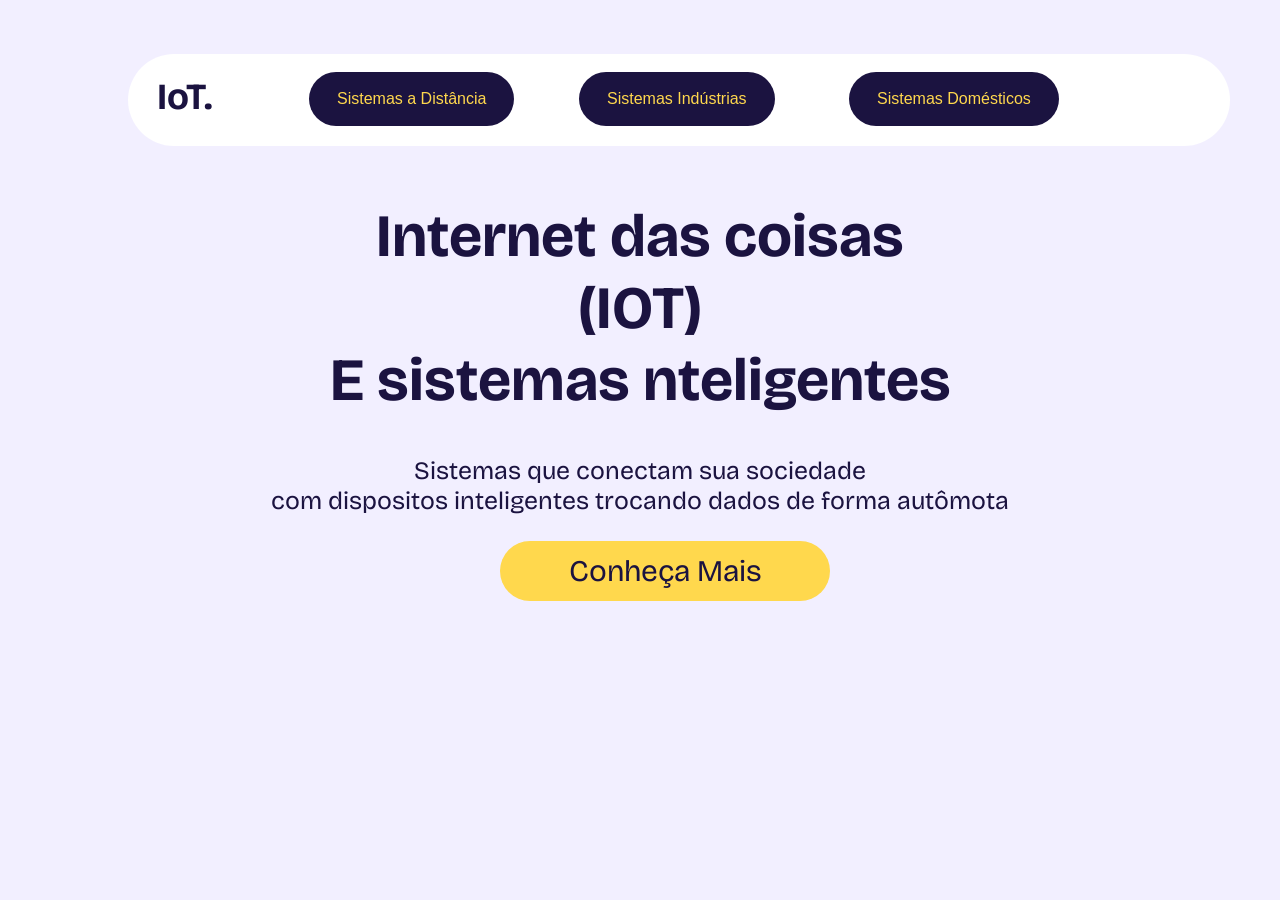
==== index.html @ 250254eb "Add files via upload" ====
<!DOCTYPE html>
<html lang="pt-br">
<head>
    <meta charset="UTF-8">
    <meta name="viewport" content="width=device-width, initial-scale=1.0">
    <link rel="stylesheet" href="style.css">
    <title>IOT</title>
</head>
<body>
    <link rel="preconnect" href="https://fonts.googleapis.com">
<link rel="preconnect" href="https://fonts.gstatic.com" crossorigin>
<link href="https://fonts.googleapis.com/css2?family=Bricolage+Grotesque:wght@800&family=Figtree:wght@400;600&display=swap" rel="stylesheet">

    <nav class="menu">
        <h1 class="logo">IoT.</h1>
            <button class="domestico">Sistemas Domésticos</button>
            <button class="indus">Sistemas Indústrias</button>
            <button class="distan">Sistemas a Distância</button>
    </nav>

    <h1 class="title"> Internet das coisas <br> (IOT) <br> E sistemas nteligentes</h1>
    <p class="exemplo">Sistemas que conectam sua sociedade <br> com dispositos inteligentes trocando dados de forma autômota</p>

    <div>
        <button class="conhe">Conheça Mais</button>
    </div>
</body>
</html>
---- style.css ----
:root {
  --texto: #1b1340;
  --amarelo: #ffd84d;

}

body {
    background-color: #f2efff;
    color: var(--texto);
}


.menu {
  background: white;
  border:1.5px solid rgba(188,210,255,.8);
  border-radius: 999px;
  width: 1100px;
  height: 90px;
  position: absolute;
  top: 6%;
  left: 10%;
  border-color: transparent;
}

.logo {
  font-family: "Bricolage Grotesque", Arial, sans-serif;
    text-align: center;
    font-size: 230%;
    margin-top: 1.8%;
    margin-left: -90%;
}



.title {
  font-family: "Bricolage Grotesque", Arial, sans-serif;
    text-align: center;
    font-size: 60px;
     margin-top:200px;
}

.domestico, .indus, .distan {
  background-color: var(--texto);
  color: var(--amarelo);
  font-weight: 600px;
  font-size: 16px;
  padding: 18px 28px;
  border-radius: 999px;
  border: transparent;
  position: absolute;
  left: 720px;
  top: 17px;
  cursor: pointer;
}

.indus {
  position: absolute;
  left: 450px;
}

.distan {
  position: absolute;
  left: 180px;
}

.distan:hover {
  opacity: 0.85;
}

.indus:hover {
  opacity: 0.85;
}

.domestico:hover {
  opacity: 0.85;
}

.exemplo {
  font-size: 25px;
  font-family: "Bricolage Grotesque", Arial, sans-serif;
  text-align: center;
}

.conhe {
  font-family: "Bricolage Grotesque", Arial, sans-serif;
  background-color: var(--amarelo);
  color: var(--texto);
  border-radius: 999px;
  border-color: transparent;
  font-size: 30px;
  width: 330px;
  height: 60px;
  position: absolute;
  left: 500px; 
}

.conhe:hover {
  opacity: 0.85;
}
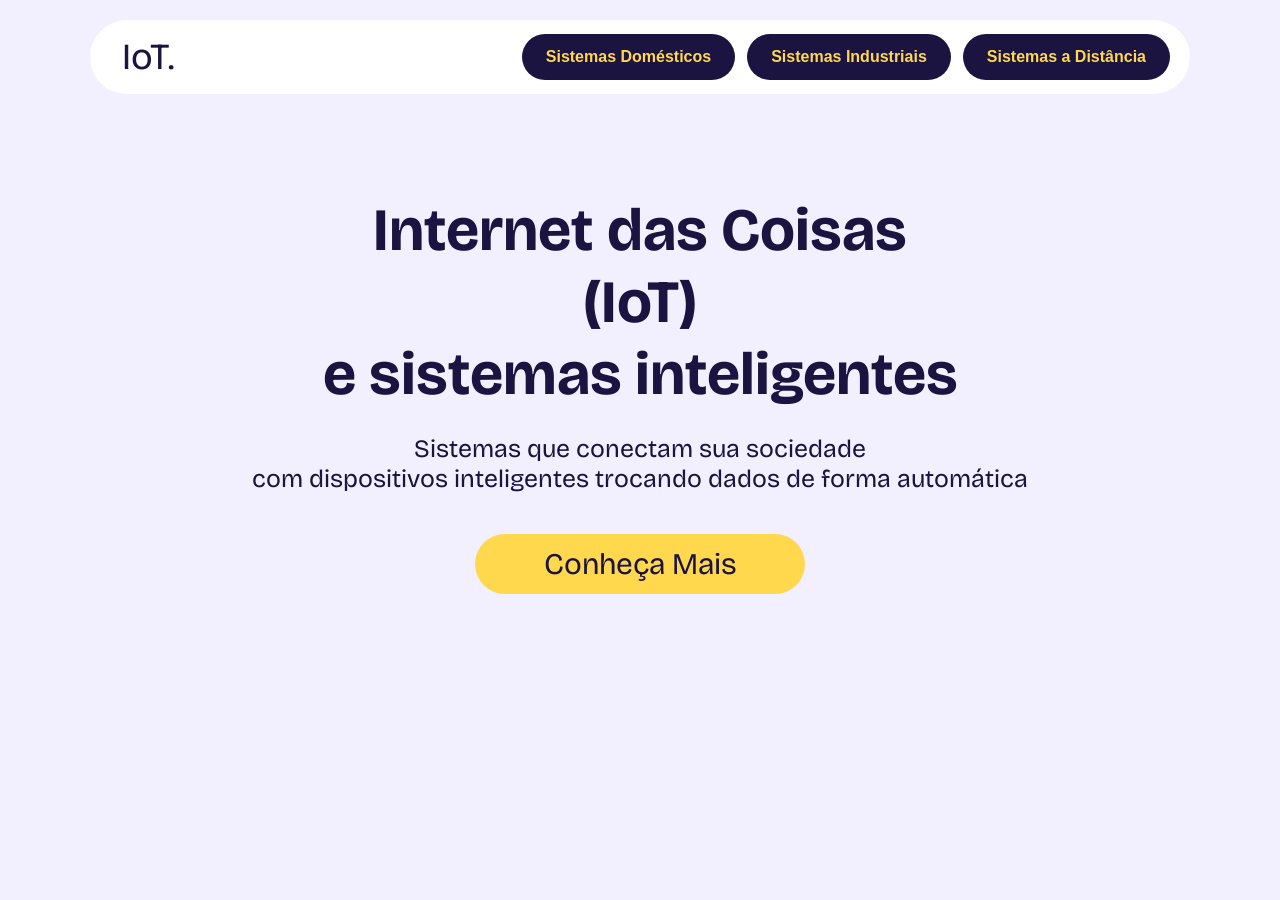
==== commit 87aabdc7: "Refactor index.html structure and content Updated the structure and content of the HTML document, in" ====
--- a/index.html
+++ b/index.html
@@ -3,26 +3,31 @@
 <head>
     <meta charset="UTF-8">
     <meta name="viewport" content="width=device-width, initial-scale=1.0">
+    <title>IOT</title>
+
+    <link rel="preconnect" href="https://fonts.googleapis.com">
+    <link rel="preconnect" href="https://fonts.gstatic.com" crossorigin>
+    <link href="https://fonts.googleapis.com/css2?family=Bricolage+Grotesque:wght@800&family=Figtree:wght@400;600&display=swap" rel="stylesheet">
     <link rel="stylesheet" href="style.css">
-    <title>IOT</title>
 </head>
 <body>
-    <link rel="preconnect" href="https://fonts.googleapis.com">
-<link rel="preconnect" href="https://fonts.gstatic.com" crossorigin>
-<link href="https://fonts.googleapis.com/css2?family=Bricolage+Grotesque:wght@800&family=Figtree:wght@400;600&display=swap" rel="stylesheet">
 
     <nav class="menu">
-        <h1 class="logo">IoT.</h1>
+        <p class="logo">IoT.</p>
+
+        <div class="botoes">
             <button class="domestico">Sistemas Domésticos</button>
-            <button class="indus">Sistemas Indústrias</button>
+            <button class="indus">Sistemas Industriais</button>
             <button class="distan">Sistemas a Distância</button>
+        </div>
     </nav>
 
-    <h1 class="title"> Internet das coisas <br> (IOT) <br> E sistemas nteligentes</h1>
-    <p class="exemplo">Sistemas que conectam sua sociedade <br> com dispositos inteligentes trocando dados de forma autômota</p>
+    <h1 class="title">Internet das Coisas <br> (IoT) <br> e sistemas inteligentes</h1>
+    <p class="exemplo">Sistemas que conectam sua sociedade <br> com dispositivos inteligentes trocando dados de forma automática</p>
 
-    <div>
+    <div class="area-botao">
         <button class="conhe">Conheça Mais</button>
     </div>
+
 </body>
-</html>+</html>
--- a/style.css
+++ b/style.css
@@ -1,84 +1,76 @@
 :root {
   --texto: #1b1340;
   --amarelo: #ffd84d;
+}
 
+* {
+  box-sizing: border-box;
+  margin: 0;
 }
 
 body {
-    background-color: #f2efff;
-    color: var(--texto);
+  background-color: #f2efff;
+  color: var(--texto);
+  padding: 20px 16px;
 }
-
 
 .menu {
   background: white;
-  border:1.5px solid rgba(188,210,255,.8);
   border-radius: 999px;
-  width: 1100px;
-  height: 90px;
-  position: absolute;
-  top: 6%;
-  left: 10%;
-  border-color: transparent;
+  max-width: 1100px;
+  margin: 0 auto;
+  padding: 14px 20px 14px 32px;
+
+  display: flex;
+  justify-content: space-between;  
+  align-items: center;
+  gap: 16px;
 }
 
 .logo {
   font-family: "Bricolage Grotesque", Arial, sans-serif;
-    text-align: center;
-    font-size: 230%;
-    margin-top: 1.8%;
-    margin-left: -90%;
+  font-size: 230%;
 }
 
-
-
-.title {
-  font-family: "Bricolage Grotesque", Arial, sans-serif;
-    text-align: center;
-    font-size: 60px;
-     margin-top:200px;
+.botoes {
+  display: flex;
+  gap: 12px;
 }
 
 .domestico, .indus, .distan {
   background-color: var(--texto);
   color: var(--amarelo);
-  font-weight: 600px;
+  font-weight: 600;
   font-size: 16px;
-  padding: 18px 28px;
+  padding: 14px 24px;
   border-radius: 999px;
   border: transparent;
-  position: absolute;
-  left: 720px;
-  top: 17px;
   cursor: pointer;
 }
 
-.indus {
-  position: absolute;
-  left: 450px;
-}
-
-.distan {
-  position: absolute;
-  left: 180px;
-}
-
-.distan:hover {
+.domestico:hover, .indus:hover, .distan:hover {
   opacity: 0.85;
 }
 
-.indus:hover {
-  opacity: 0.85;
-}
 
-.domestico:hover {
-  opacity: 0.85;
+.title {
+  font-family: "Bricolage Grotesque", Arial, sans-serif;
+  text-align: center;
+  font-size: 60px;
+  margin-top: 100px;
 }
 
 .exemplo {
   font-size: 25px;
   font-family: "Bricolage Grotesque", Arial, sans-serif;
   text-align: center;
+  margin-top: 24px;
+}
+
+
+.area-botao {
+  text-align: center;   
+  margin-top: 40px;
 }
 
 .conhe {
@@ -86,14 +78,46 @@
   background-color: var(--amarelo);
   color: var(--texto);
   border-radius: 999px;
-  border-color: transparent;
+  border: transparent;
   font-size: 30px;
   width: 330px;
+  max-width: 100%;      
   height: 60px;
-  position: absolute;
-  left: 500px; 
+  cursor: pointer;
 }
 
 .conhe:hover {
   opacity: 0.85;
-}+}
+
+
+@media (max-width: 800px) {
+  .menu {
+    flex-direction: column;    
+    border-radius: 32px;
+    padding: 20px;
+  }
+
+  .botoes {
+    flex-wrap: wrap;            
+    justify-content: center;
+  }
+
+  .domestico, .indus, .distan {
+    font-size: 14px;
+    padding: 12px 18px;
+  }
+
+  .title {
+    font-size: 36px;
+    margin-top: 60px;
+  }
+
+  .exemplo {
+    font-size: 18px;
+  }
+
+  .conhe {
+    font-size: 24px;
+  }
+}
